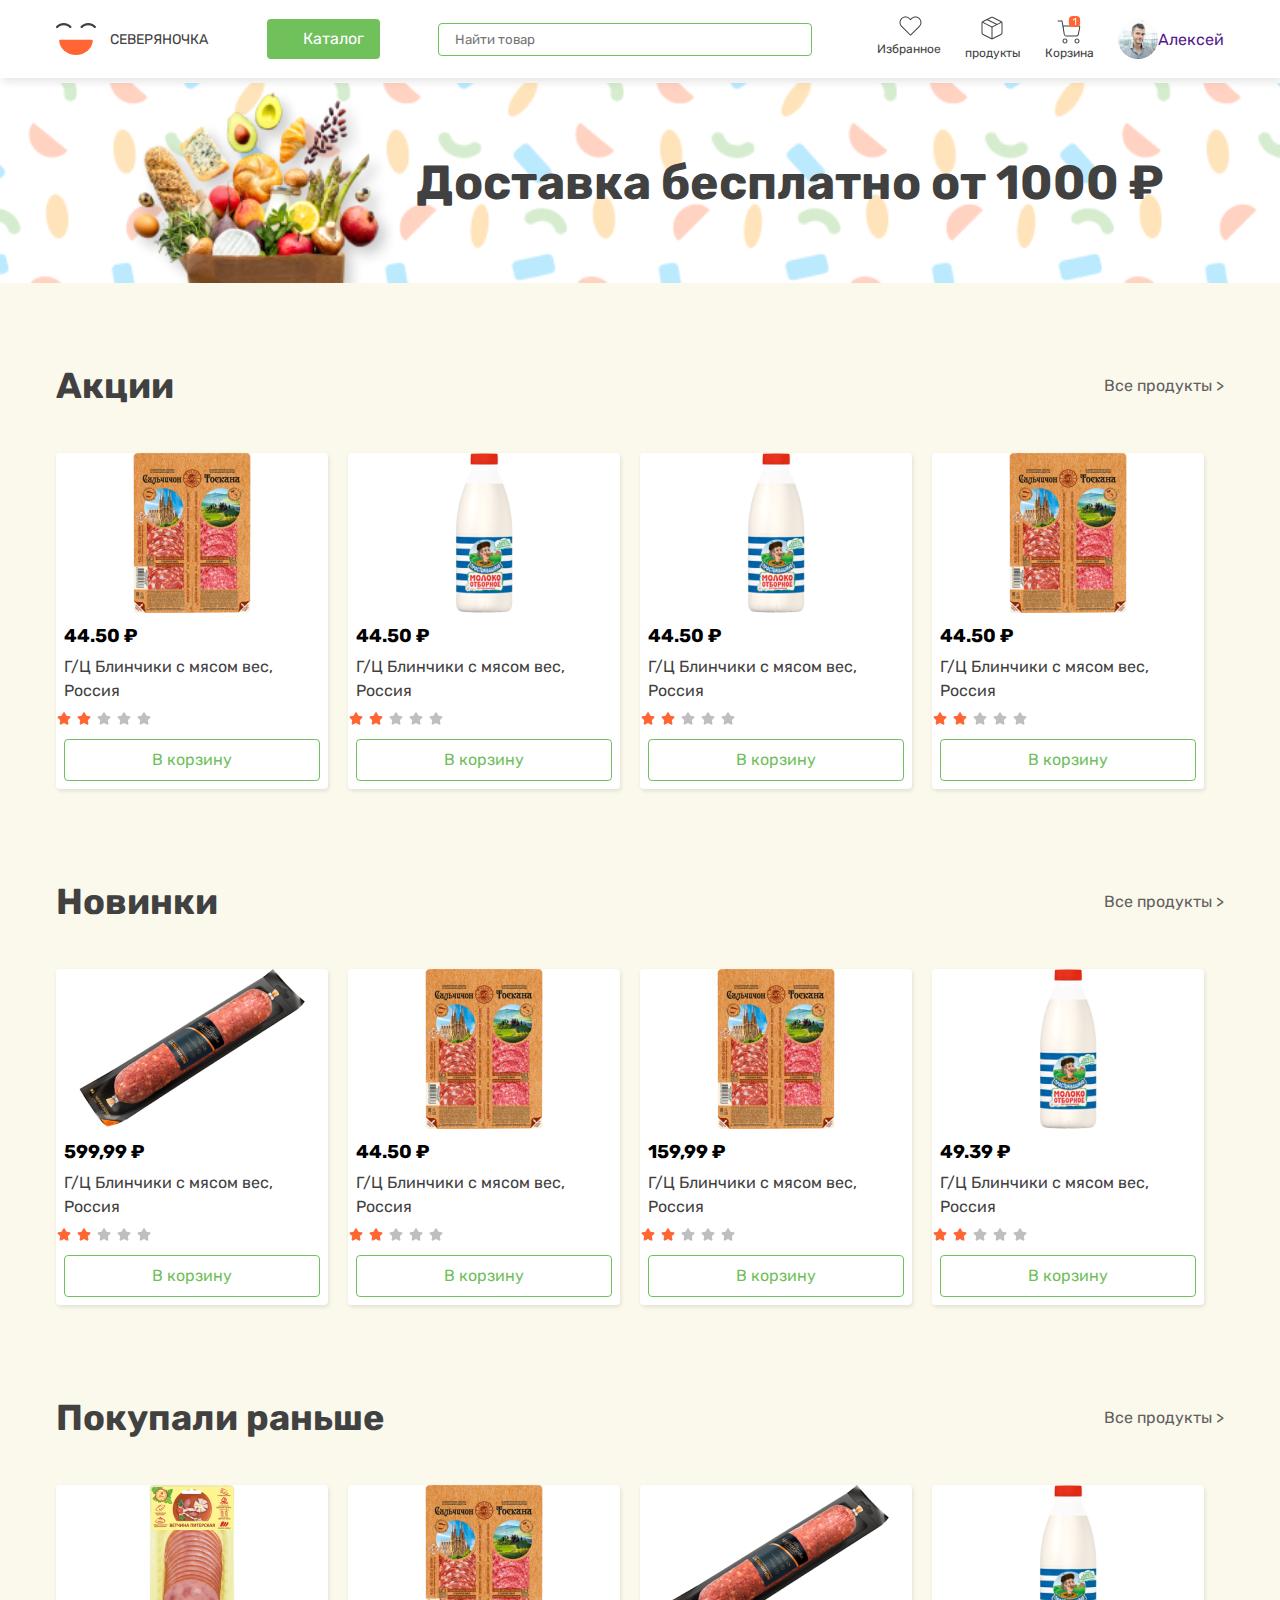
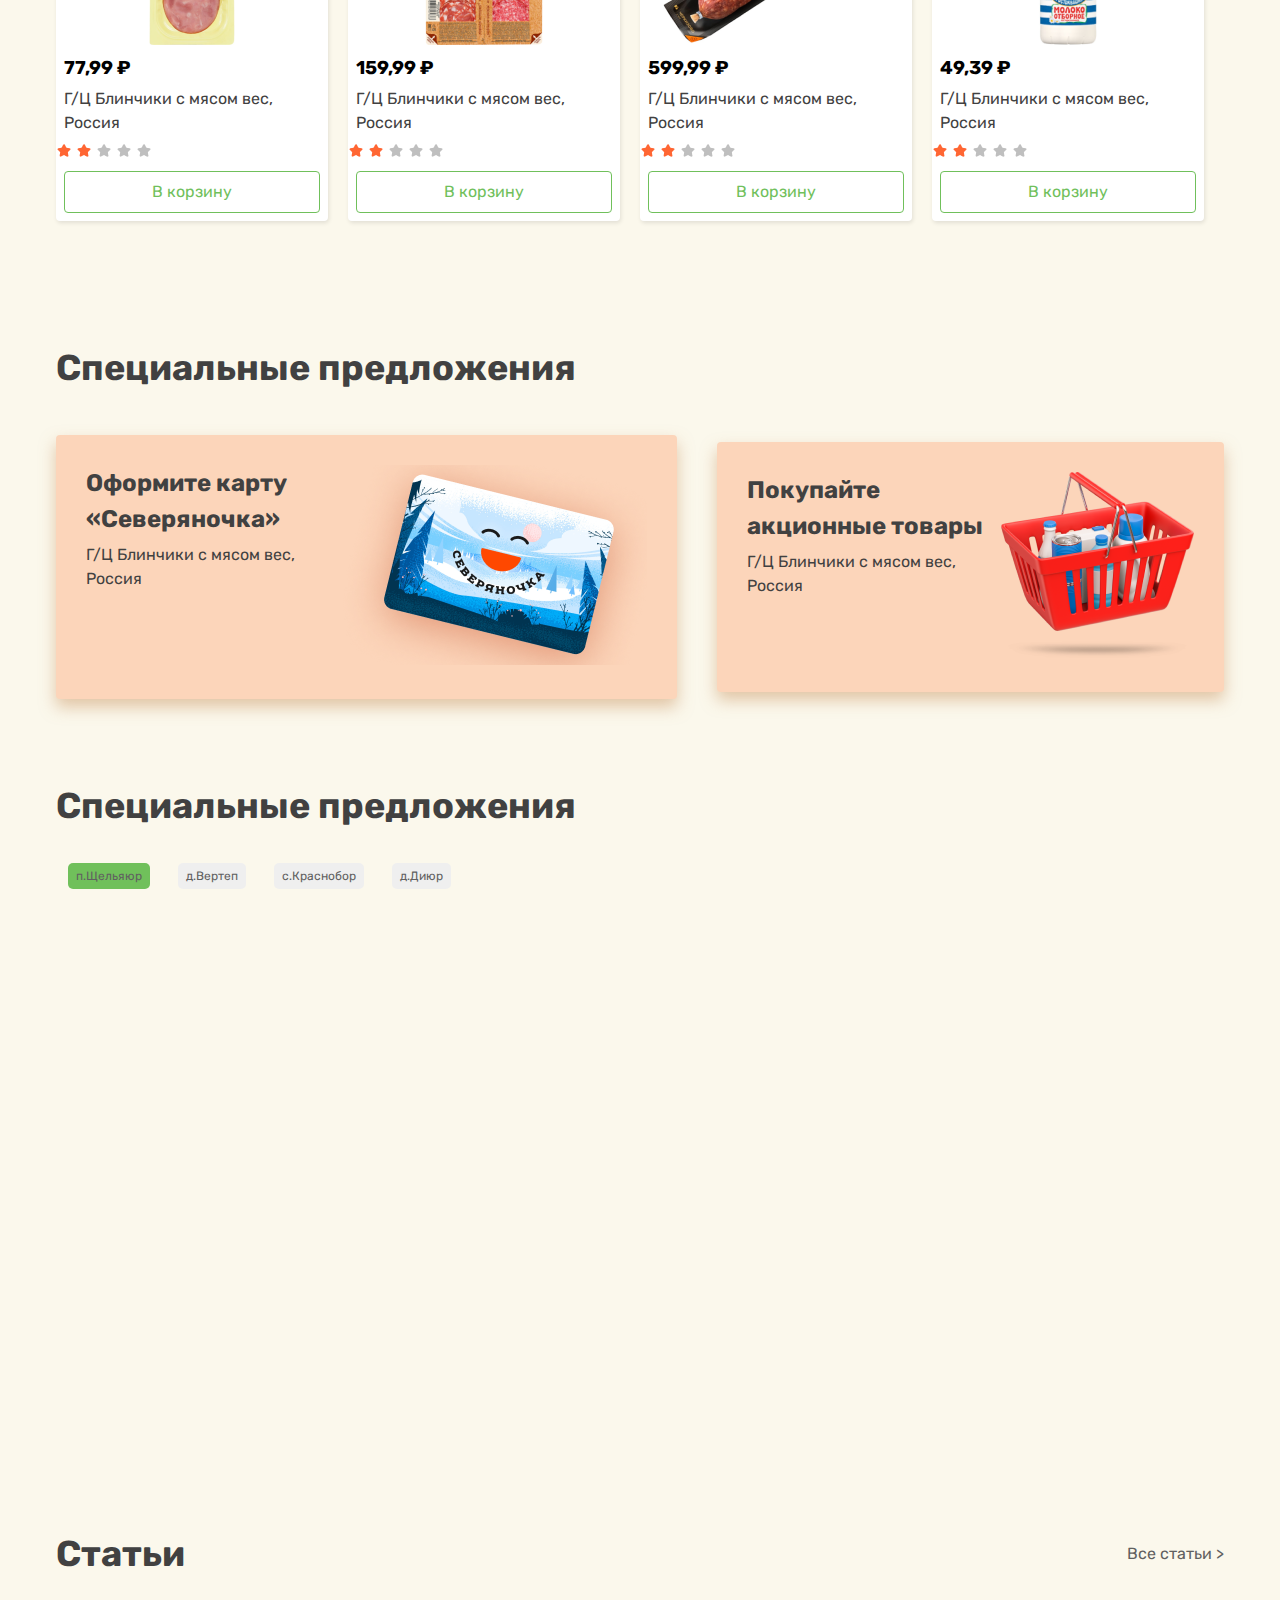
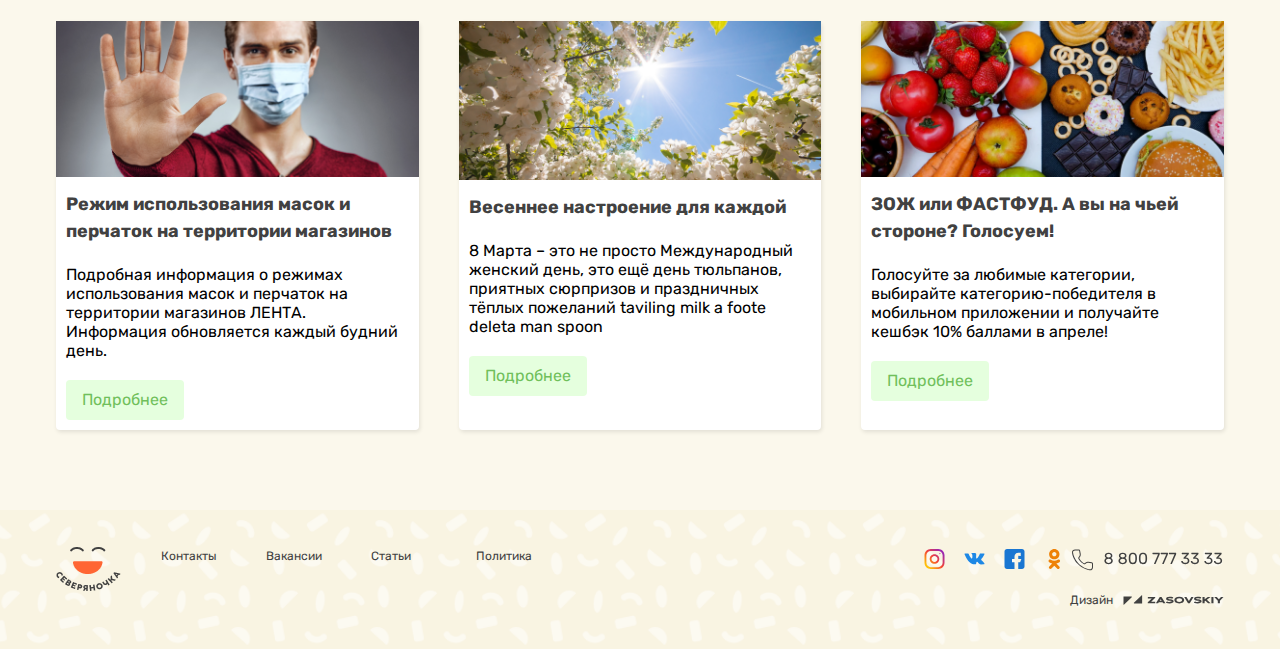
==== index.html @ 2631bc3a "first commit" ====
<!DOCTYPE html>
<html lang="en">
  <head>
    <meta charset="UTF-8" />
    <meta http-equiv="X-UA-Compatible" content="IE=edge" />
    <meta name="viewport" content="width=device-width, initial-scale=1.0" />
    <title>HOMEWORK 13</title>
    <link
      rel="stylesheet"
      href="https://unicons.iconscout.com/release/v4.0.0/css/line.css"
    />
    <link rel="stylesheet" href="./css/compressed/home.min.css" />
  </head>
  <body>
    <header>
      <div class="container">
        <nav>
          <div class="right">
            <img src="./images/logo.svg" alt="logo" />
             <a href="./index.html">СЕВЕРЯНОЧКА</a>
          </div>
          <div class="buttton">
            <div class="toggl">
              <button id="toggle"><i class="uil uil-bars"></i></button>
              <div class="dropdown">
                <div class="container drob1">
                  <ul class="dr1">
                    <li><a href="#">Молоко, сыр, яйцо</a></li>
                    <li><a href="#">Хлеб</a></li>
                    <li><a href="#">Фрукты и овощи</a></li>
                    <li><a href="#">Замороженные продукты</a></li>
                  </ul>
                  <ul class="dr2">
                    <li><a href="#">Напитки</a></li>
                    <li><a href="#">Кондитерские изделия</a></li>
                    <li><a href="#">Чай, кофе</a></li>
                  </ul>
                  <ul class="dr3">
                    <li><a href="#">Бакалея</a></li>
                    <li><a href="#">Здоровое питание</a></li>
                    <li><a href="#">Зоотовары</a></li>
                  </ul>
                  <ul class="dr4">
                    <li><a href="#">Непродовольственные товары</a></li>
                    <li><a href="#">Детское питание</a></li>
                    <li><a href="#">Мясо, птица, колбаса</a></li>
                  </ul>
                </div>
              </div>
            </div>
            <a class="a1" href="#">Каталог</a>
          </div>
          <div class="input">
            <form action="#">
              <div class="input1">
                <input type="text" placeholder="Найти товар" required />
              </div>
            </form>
          </div>
          <div class="like">
            <div class="like1">
              <img src="./images/like.svg" alt="like" />
              <a href="#">Избранное</a>
            </div>
            <div class="like2">
              <img src="./images/kub.svg" alt="kub" />
              <a href="./product.html">продукты</a>
            </div>
            <div class="like3">
              <img src="./images/karzinka.svg" alt="kub" />
              <a href="">Корзина</a>
            </div>
            <div class="like4">
              <img src="./images/person.svg" alt="kub" />
              <a href="">Алексей</a>
              <i class="uil uil-angle-down"></i>
            </div>
          </div>
        </nav>
      </div>
    </header>
    <main>
      <!-- home start -->
      <section id="home">
        <div class="container">
          <div class="home-row">
            <img src="./images/flovers.png" alt="flovers" />
            <h1>Доставка бесплатно от 1000 ₽</h1>
          </div>
        </div>
      </section>

      <section id="about">
        <div class="container"></div>
      </section>



      <section id="hero">
        <div class="container">
          <div class="hero-row">
            <div class="hero-top">
            
            </div>
          </div>
        </div>
      </section>

      <section id="map">
        <div class="container">
        <div class="btn">
          <button class="active" id="btn-1">п.Щельяюр</button>
          <button id="btn-2">д.Вертеп</button>
          <button id="btn-3">с.Краснобор</button>
          <button id="btn-4">д.Диюр</button>
        </div>
        <div class="iframe-box">
          <iframe
            src="https://www.google.com/maps/embed?pb=!1m18!1m12!1m3!1d2998.0730688873477!2d69.2016239154871!3d41.28551417927372!2m3!1f0!2f0!3f0!3m2!1i1024!2i768!4f13.1!3m3!1m2!1s0x38ae8ba578f4f58d%3A0xd7a2ecf23413b7a0!2sNajot%20Ta&#39;lim%20Chilonzor%20Filial!5e0!3m2!1sen!2s!4v1679488577562!5m2!1sen!2s"
            width="100%"
            height="450"
            style="border: 0"
            allowfullscreen=""
            loading="lazy"
            referrerpolicy="no-referrer-when-downgrade"
          ></iframe>
        </div>
      </section>

      <section id="status">
        <div class="container">
            <div class="map-top">
              <h1>Статьи</h1>
              <a href="#">Все статьи ></a>
            </div>

            
        </div>

        <div class="status-end">

        </div>

      </section>
    </main>
    <footer>
      <div class="container">
        <div class="footer-row">
          <div class="left">
            <img src="./images/footer-logo.png" alt="logo">
            <p>Контакты</p>
            <p>Вакансии</p>
            <p>Статьи</p>
            <p>Политика  </p>
          </div>
          <div class="right">
            <img src="./images/facebook.svg" alt="instagram">
            <img src="./images/tel.svg" alt="">
          </div>
        </div>
        <div class="footer-end">
          <p>Дизайн</p>
          <img src="./images/zzz.svg" alt="zz">
        </div>
      </div>
    </footer>

    <script src="./js/product.js"></script>
    <script src="./js/main.js"></script>
  </body>
</html>
---- css/compressed/home.min.css ----
@import"https://fonts.googleapis.com/css2?family=Rubik&display=swap";*{margin:0;padding:0;transition:all .4s ease;scroll-behavior:smooth;font-family:"Rubik",sans-serif;outline:none}.container{max-width:1208px;margin:0 auto;padding:0 20px}a{text-decoration:none;cursor:pointer}ul{list-style-type:none}html{scroll-behavior:smooth}button{cursor:pointer}input:focus{outline:none}*,*::before,*::after{box-sizing:border-box}*:where(:not(html,iframe,canvas,svg,video,audio):not(svg *,symbol *)){display:revert}header{background:#fff;box-shadow:2px 4px 8px rgba(0,0,0,.1)}header nav{padding:16px 0;display:flex;justify-content:space-between;align-items:center}header nav .right img{max-width:40px}header nav .dropdown{display:none;top:80px;left:0;width:100%;position:absolute;background:#fff;box-shadow:0px 8px 16px rgba(0,0,0,.15)}header nav .dropdown .drob1{display:flex;justify-content:space-between}header nav .dropdown .drob1 ul{padding-bottom:10px}header nav .dropdown .drob1 li{padding-top:16px}header nav .dropdown .drob1 li a{padding-top:24px;font-style:normal;font-weight:700;font-size:16px;line-height:150%;color:#414141;transition:.5s}header nav .dropdown .drob1 li a:hover{color:#f63}header nav .buttton{display:flex;align-items:center;gap:20px;background:#70c05b;border-radius:4px;padding:8px 16px}header nav .buttton .a1{font-style:normal;font-weight:400;font-size:16px;line-height:150%;color:#fff}header nav .toggl button{border:none;background-color:rgba(0,0,0,0)}header nav .toggl i{color:#fff;font-size:25px;width:88px}header nav .like{display:flex;gap:24px}header nav .like2 img{margin-left:15px}header nav .like1 img{margin-left:22px}header nav .like1 a{display:block;font-style:normal;font-weight:400;font-size:12px;line-height:150%;display:flex;align-items:center;text-align:center;color:#414141}header nav .like3{display:flex;align-items:center;flex-direction:column;justify-content:center}header nav .like3 a{display:block;font-style:normal;font-weight:400;font-size:12px;line-height:150%;display:flex;align-items:center;text-align:center;color:#414141}header nav .like3 img{justify-content:center;align-items:center}header nav .like2 a{display:block;font-style:normal;font-weight:400;font-size:12px;line-height:150%;display:flex;align-items:center;text-align:center;color:#414141}header nav .like4{display:flex;align-items:center}header nav .input .input1{max-width:100%;width:380px}header nav .input .input1 input{max-width:100%;width:374px;padding:8px 16px;border:1px solid #70c05b;border-radius:4px}header nav .right{display:flex;align-items:center;gap:14px}header nav .right a{color:#414141;font-style:normal;font-weight:400;font-size:14px;line-height:150%}.d-blok{display:block !important}#home{margin-top:5px;background-image:url(../../images/home.png);background-repeat:no-repeat;background-position:center;background-size:cover}#home .home-row{height:100%;display:flex;align-items:center;justify-content:center}#home .home-row h1{font-style:normal;font-weight:700;font-size:48px;line-height:150%;color:#414141;max-width:751px}#home .home-row img{width:100%;width:300px;height:200px}#about{background:#fbf8ec;padding-bottom:30px}#about .content{display:flex;padding-top:76px;padding-bottom:40px;justify-content:space-between;align-items:center}#about .content h1{font-style:normal;font-weight:700;font-size:36px;line-height:150%;color:#414141}#about .content a{font-style:normal;font-weight:400;font-size:16px;line-height:150%;color:#606060}#about .popular-card1{display:grid;grid-template-columns:repeat(4, 1fr)}#about .popular-card1 .popular-card{background:#fff;box-shadow:1px 2px 4px rgba(0,0,0,.1);border-radius:4px;max-width:272px;margin-bottom:10px}#about .popular-card1 .popular-card-footer{margin:8px;display:flex;justify-content:space-between}#about .popular-card1 .popular-card-footer1 p{font-style:normal;font-weight:400;font-size:16px;line-height:150%;max-width:256px;color:#414141;margin:8px}#about .popular-card1 .btn{display:flex;justify-content:center;width:256px;font-style:normal;font-weight:400;font-size:16px;line-height:150%;background-color:rgba(0,0,0,0);border:1px solid #70c05b;border-radius:4px;padding:8px;margin:8px;color:#70c05b;transition:.5s}#about .popular-card1 .btn:hover{background:#f63;border-radius:4px;color:#fff;border:1px solid #f63}#hero{background:#fbf8ec;padding-bottom:30px}#hero .hero-top h1{padding-top:80px;font-style:normal;font-weight:700;font-size:36px;line-height:150%;color:#414141}#hero .hero-top .popular-card1{margin-top:40px;display:flex;align-items:center;gap:40px}#hero .hero-top .popular-card1 .popular-card{display:flex;padding:30px;background:#fcd5ba;box-shadow:0px 8px 16px rgba(202,147,96,.5);border-radius:4px;transition:.5s;cursor:pointer}#hero .hero-top .popular-card1 .popular-card:hover{background:#e5ffde;border-radius:4px}#hero .hero-top .popular-card1 .popular-card h3{font-style:normal;font-weight:700;font-size:24px;line-height:150%;max-width:258px;color:#414141}#hero .hero-top .popular-card1 .popular-card p{font-style:normal;font-weight:400;font-size:16px;line-height:150%;margin-top:6px;color:#414141}#map{background:#fbf8ec;padding-bottom:30px}#map .btn{margin-bottom:24px}#map .btn button{font-style:normal;font-weight:400;font-size:12px;line-height:150%;padding:4px 8px;color:#606060;border:none;margin:0px 12px;border-radius:5px;margin-bottom:10px}#map .active{font-style:normal;font-weight:400;font-size:12px;line-height:150%;color:#fff;background-color:#70c05b}#status{background:#fbf8ec;padding-bottom:80px;padding-top:120px}#status .popular-card1{display:grid;grid-template-columns:1fr 1fr 1fr;margin-top:40px;gap:40px}#status .popular-card1 .popular-card{background:#fff;box-shadow:1px 2px 4px rgba(0,0,0,.1);border-radius:4px}#status .popular-card1 .popular-card .btn{margin:10px;font-style:normal;font-weight:400;font-size:16px;line-height:150%;padding:8px 16px;background:#e5ffde;border-radius:4px;color:#70c05b;border:none;transition:.5s}#status .popular-card1 .popular-card .btn:hover{background:#70c05b;border-radius:4px;color:#fff}#status .popular-card1 .popular-card-body img{width:100%}#status .popular-card1 .popular-card-footer{padding:10px}#status .popular-card1 .popular-card-footer h3{font-style:normal;font-weight:700;font-size:18px;line-height:150%;max-width:350px;color:#414141}#status .popular-card1 .popular-card-footer1{padding:10px}#status .popular-card1 .popular-card-footer1 p{margin-top:10px;font-style:normal;font-weight:400;font-size:16px;line-height:150%;max-width:356px;color:#414141}#status .map-top{display:flex;justify-content:space-between;align-items:center}#status .map-top h1{font-family:"Rubik";font-style:normal;font-weight:700;font-size:36px;line-height:150%;color:#414141}#status .map-top a{font-style:normal;font-weight:400;font-size:16px;line-height:150%;color:#606060}footer{background-image:url(../../images/footer.png);background-color:#f9f4e2;background-position:center;background-repeat:no-repeat;background-size:cover;padding-bottom:40px;padding-top:37px}footer .footer-end{display:flex;gap:10px;justify-content:flex-end}footer .footer-end p{font-style:normal;font-weight:400;font-size:12px;line-height:150%;color:#414141}footer .footer-row{display:flex;justify-content:space-between;gap:175px}footer .footer-row .left{display:grid;grid-template-columns:repeat(5, 1fr);gap:40px}footer .footer-row .left p{font-style:normal;font-weight:400;font-size:12px;line-height:150%;color:#414141}@media(max-width: 1200px){.popular-card1{grid-template-columns:repeat(3, 1fr) !important;text-align:center !important}}@media(max-width: 1105px){.buttton{display:none !important}.like{position:fixed !important;display:flex;justify-content:space-between;bottom:0;left:-1px;padding:5px;background-color:#fff;width:100%}.input1{width:100% !important}.input1 input{width:100% !important}.home-row h1{font-size:36px !important}}@media(max-width: 1000px){.hero-top .popular-card1{flex-direction:column}.footer-row{gap:20px !important;flex-direction:column}}@media(max-width: 860px){.left{grid-template-columns:repeat(3, 1fr) !important}.popular-card1{grid-template-columns:repeat(2, 1fr) !important}.popular-card{max-width:330px;flex-direction:column}.popular-card img{width:100%}}@media(max-width: 590px){.popular-card1{grid-template-columns:repeat(1, 1fr) !important;margin:0 auto}.left{grid-template-columns:repeat(2, 1fr) !important}.like4{display:none !important}}@media(max-width: 500px){.home-row{flex-direction:column}.home-row h1{font-size:24px !important}.right img{margin-right:10px}.right p{display:none !important}.left{grid-template-columns:repeat(1, 1fr) !important}}
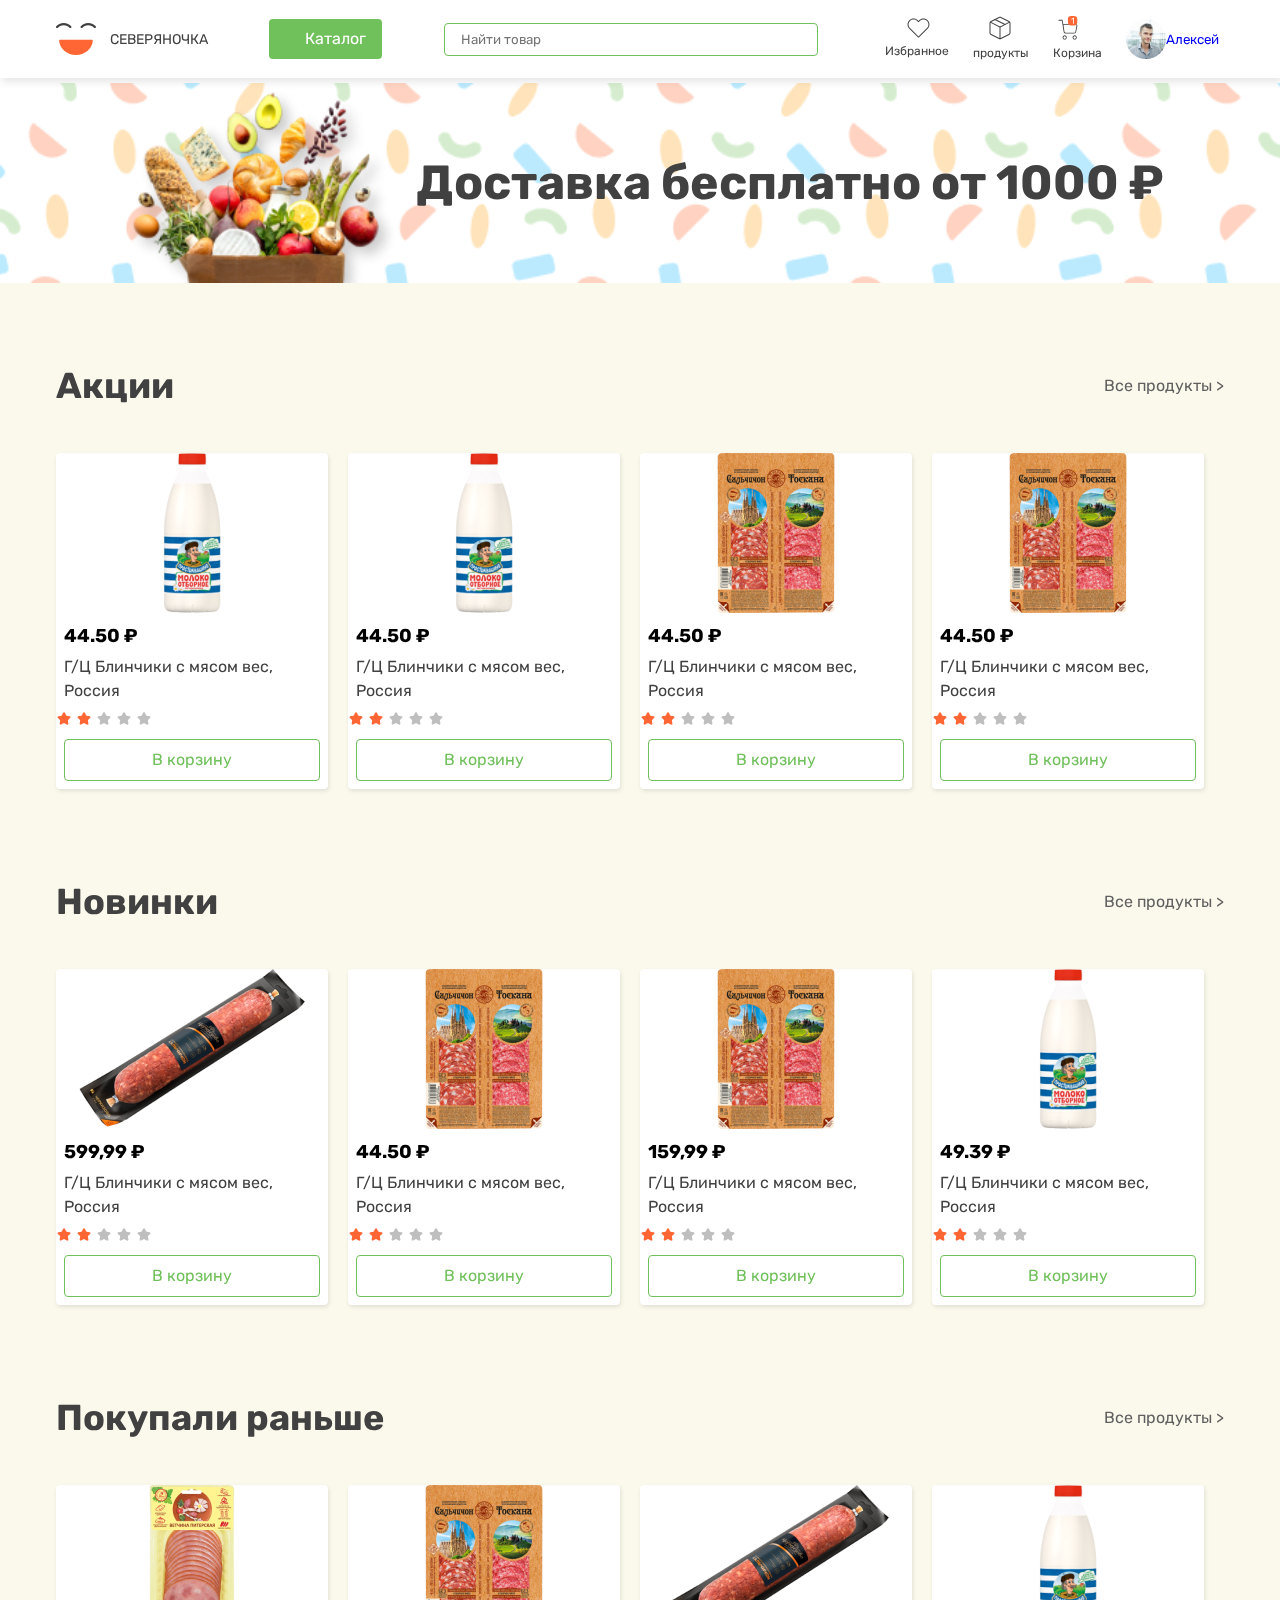
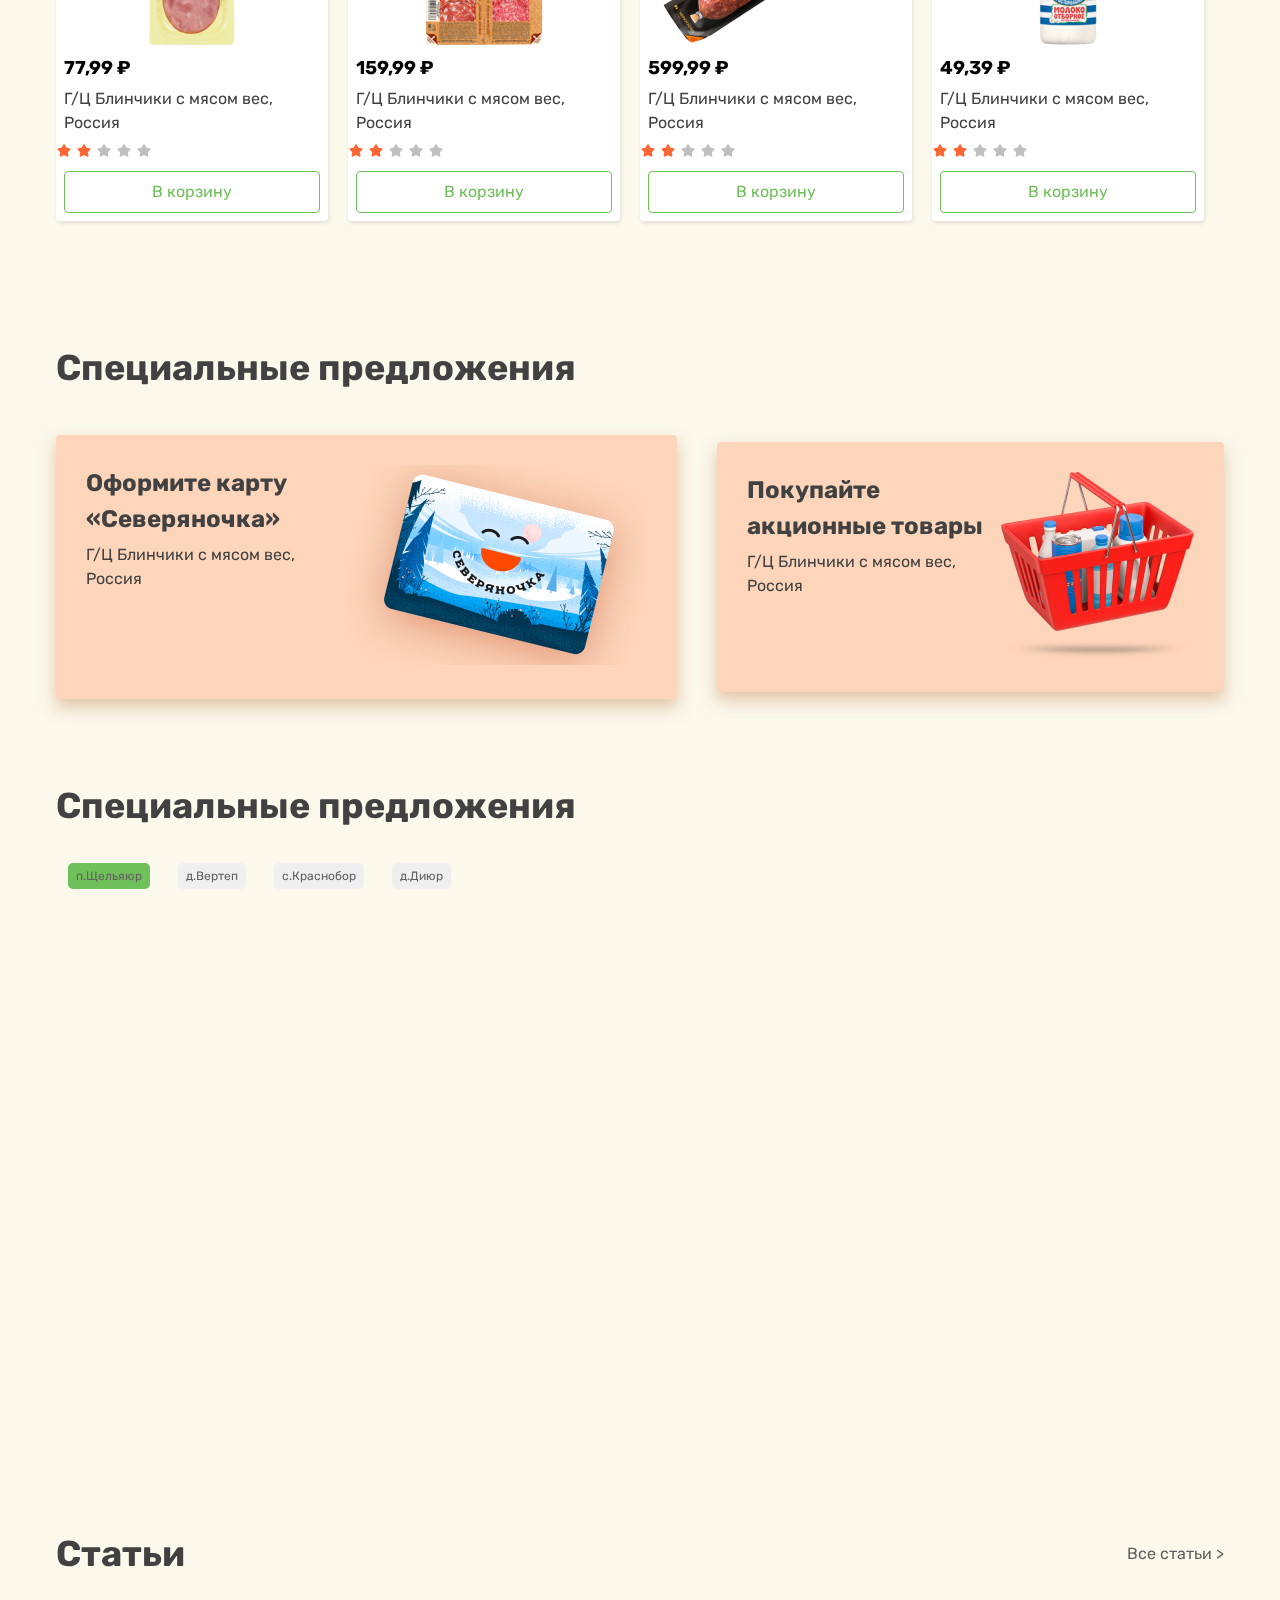
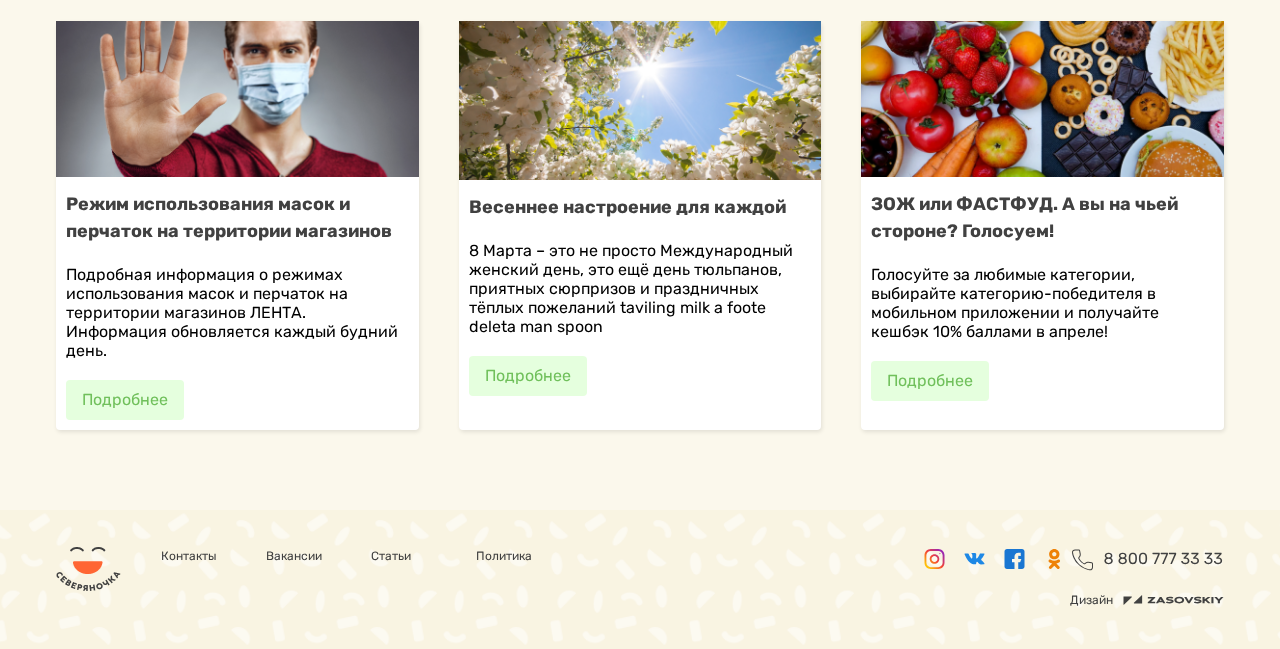
==== commit ce2a30dd: "jj" ====
--- a/index.html
+++ b/index.html
@@ -59,21 +59,54 @@
           </div>
           <div class="like">
             <div class="like1">
-              <img src="./images/like.svg" alt="like" />
-              <a href="#">Избранное</a>
+              <a href="./catigori.html">
+                <img src="./images/like.svg" alt="like" />
+                <p>Избранное</p>
+              </a>
+          
             </div>
             <div class="like2">
-              <img src="./images/kub.svg" alt="kub" />
-              <a href="./product.html">продукты</a>
+              <a href="./product.html">
+                <img src="./images/kub.svg" alt="kub" />
+                <p>продукты</p>
+              </a>
+           
             </div>
             <div class="like3">
+              <a href="./Tovar.html">
               <img src="./images/karzinka.svg" alt="kub" />
-              <a href="">Корзина</a>
+              <p>Корзина</p>
+            </a>
             </div>
             <div class="like4">
+             <button class="btn1 open-modal">
               <img src="./images/person.svg" alt="kub" />
-              <a href="">Алексей</a>
+              <a href="#">Алексей</a>
               <i class="uil uil-angle-down"></i>
+             </button>
+
+             <div class="modal">
+              <div class="modal-content">
+                <h1>Вход</h1>
+                <form >
+                  <label for="telfone">Телефон</label>
+                  <input type="tel" id="telfone" required placeholder="+7 912">
+                  <button type="submit" class="close"> Вход</button>
+                  <div class="left-right">
+                   <button class="link"> <a href="#">Регистрация</a></button>
+                    <button class="link"> <a href="#">Забыли пароль?</a></button>
+                  </div>
+                </form>
+                <button class="close-modal">
+                  <i class="uil uil-times"></i>
+                </button>
+              </div>
+            </div>
+
+
+
+
+
             </div>
           </div>
         </nav>
@@ -91,7 +124,9 @@
       </section>
 
       <section id="about">
-        <div class="container"></div>
+        <div class="container">
+         
+        </div>
       </section>
 
 
@@ -99,9 +134,12 @@
       <section id="hero">
         <div class="container">
           <div class="hero-row">
-            <div class="hero-top">
+
+              <div class="hero-top">
             
-            </div>
+              </div>
+
+          
           </div>
         </div>
       </section>
--- a/css/compressed/home.min.css
+++ b/css/compressed/home.min.css
@@ -1 +1 @@
-@import"https://fonts.googleapis.com/css2?family=Rubik&display=swap";*{margin:0;padding:0;transition:all .4s ease;scroll-behavior:smooth;font-family:"Rubik",sans-serif;outline:none}.container{max-width:1208px;margin:0 auto;padding:0 20px}a{text-decoration:none;cursor:pointer}ul{list-style-type:none}html{scroll-behavior:smooth}button{cursor:pointer}input:focus{outline:none}*,*::before,*::after{box-sizing:border-box}*:where(:not(html,iframe,canvas,svg,video,audio):not(svg *,symbol *)){display:revert}header{background:#fff;box-shadow:2px 4px 8px rgba(0,0,0,.1)}header nav{padding:16px 0;display:flex;justify-content:space-between;align-items:center}header nav .right img{max-width:40px}header nav .dropdown{display:none;top:80px;left:0;width:100%;position:absolute;background:#fff;box-shadow:0px 8px 16px rgba(0,0,0,.15)}header nav .dropdown .drob1{display:flex;justify-content:space-between}header nav .dropdown .drob1 ul{padding-bottom:10px}header nav .dropdown .drob1 li{padding-top:16px}header nav .dropdown .drob1 li a{padding-top:24px;font-style:normal;font-weight:700;font-size:16px;line-height:150%;color:#414141;transition:.5s}header nav .dropdown .drob1 li a:hover{color:#f63}header nav .buttton{display:flex;align-items:center;gap:20px;background:#70c05b;border-radius:4px;padding:8px 16px}header nav .buttton .a1{font-style:normal;font-weight:400;font-size:16px;line-height:150%;color:#fff}header nav .toggl button{border:none;background-color:rgba(0,0,0,0)}header nav .toggl i{color:#fff;font-size:25px;width:88px}header nav .like{display:flex;gap:24px}header nav .like2 img{margin-left:15px}header nav .like1 img{margin-left:22px}header nav .like1 a{display:block;font-style:normal;font-weight:400;font-size:12px;line-height:150%;display:flex;align-items:center;text-align:center;color:#414141}header nav .like3{display:flex;align-items:center;flex-direction:column;justify-content:center}header nav .like3 a{display:block;font-style:normal;font-weight:400;font-size:12px;line-height:150%;display:flex;align-items:center;text-align:center;color:#414141}header nav .like3 img{justify-content:center;align-items:center}header nav .like2 a{display:block;font-style:normal;font-weight:400;font-size:12px;line-height:150%;display:flex;align-items:center;text-align:center;color:#414141}header nav .like4{display:flex;align-items:center}header nav .input .input1{max-width:100%;width:380px}header nav .input .input1 input{max-width:100%;width:374px;padding:8px 16px;border:1px solid #70c05b;border-radius:4px}header nav .right{display:flex;align-items:center;gap:14px}header nav .right a{color:#414141;font-style:normal;font-weight:400;font-size:14px;line-height:150%}.d-blok{display:block !important}#home{margin-top:5px;background-image:url(../../images/home.png);background-repeat:no-repeat;background-position:center;background-size:cover}#home .home-row{height:100%;display:flex;align-items:center;justify-content:center}#home .home-row h1{font-style:normal;font-weight:700;font-size:48px;line-height:150%;color:#414141;max-width:751px}#home .home-row img{width:100%;width:300px;height:200px}#about{background:#fbf8ec;padding-bottom:30px}#about .content{display:flex;padding-top:76px;padding-bottom:40px;justify-content:space-between;align-items:center}#about .content h1{font-style:normal;font-weight:700;font-size:36px;line-height:150%;color:#414141}#about .content a{font-style:normal;font-weight:400;font-size:16px;line-height:150%;color:#606060}#about .popular-card1{display:grid;grid-template-columns:repeat(4, 1fr)}#about .popular-card1 .popular-card{background:#fff;box-shadow:1px 2px 4px rgba(0,0,0,.1);border-radius:4px;max-width:272px;margin-bottom:10px}#about .popular-card1 .popular-card-footer{margin:8px;display:flex;justify-content:space-between}#about .popular-card1 .popular-card-footer1 p{font-style:normal;font-weight:400;font-size:16px;line-height:150%;max-width:256px;color:#414141;margin:8px}#about .popular-card1 .btn{display:flex;justify-content:center;width:256px;font-style:normal;font-weight:400;font-size:16px;line-height:150%;background-color:rgba(0,0,0,0);border:1px solid #70c05b;border-radius:4px;padding:8px;margin:8px;color:#70c05b;transition:.5s}#about .popular-card1 .btn:hover{background:#f63;border-radius:4px;color:#fff;border:1px solid #f63}#hero{background:#fbf8ec;padding-bottom:30px}#hero .hero-top h1{padding-top:80px;font-style:normal;font-weight:700;font-size:36px;line-height:150%;color:#414141}#hero .hero-top .popular-card1{margin-top:40px;display:flex;align-items:center;gap:40px}#hero .hero-top .popular-card1 .popular-card{display:flex;padding:30px;background:#fcd5ba;box-shadow:0px 8px 16px rgba(202,147,96,.5);border-radius:4px;transition:.5s;cursor:pointer}#hero .hero-top .popular-card1 .popular-card:hover{background:#e5ffde;border-radius:4px}#hero .hero-top .popular-card1 .popular-card h3{font-style:normal;font-weight:700;font-size:24px;line-height:150%;max-width:258px;color:#414141}#hero .hero-top .popular-card1 .popular-card p{font-style:normal;font-weight:400;font-size:16px;line-height:150%;margin-top:6px;color:#414141}#map{background:#fbf8ec;padding-bottom:30px}#map .btn{margin-bottom:24px}#map .btn button{font-style:normal;font-weight:400;font-size:12px;line-height:150%;padding:4px 8px;color:#606060;border:none;margin:0px 12px;border-radius:5px;margin-bottom:10px}#map .active{font-style:normal;font-weight:400;font-size:12px;line-height:150%;color:#fff;background-color:#70c05b}#status{background:#fbf8ec;padding-bottom:80px;padding-top:120px}#status .popular-card1{display:grid;grid-template-columns:1fr 1fr 1fr;margin-top:40px;gap:40px}#status .popular-card1 .popular-card{background:#fff;box-shadow:1px 2px 4px rgba(0,0,0,.1);border-radius:4px}#status .popular-card1 .popular-card .btn{margin:10px;font-style:normal;font-weight:400;font-size:16px;line-height:150%;padding:8px 16px;background:#e5ffde;border-radius:4px;color:#70c05b;border:none;transition:.5s}#status .popular-card1 .popular-card .btn:hover{background:#70c05b;border-radius:4px;color:#fff}#status .popular-card1 .popular-card-body img{width:100%}#status .popular-card1 .popular-card-footer{padding:10px}#status .popular-card1 .popular-card-footer h3{font-style:normal;font-weight:700;font-size:18px;line-height:150%;max-width:350px;color:#414141}#status .popular-card1 .popular-card-footer1{padding:10px}#status .popular-card1 .popular-card-footer1 p{margin-top:10px;font-style:normal;font-weight:400;font-size:16px;line-height:150%;max-width:356px;color:#414141}#status .map-top{display:flex;justify-content:space-between;align-items:center}#status .map-top h1{font-family:"Rubik";font-style:normal;font-weight:700;font-size:36px;line-height:150%;color:#414141}#status .map-top a{font-style:normal;font-weight:400;font-size:16px;line-height:150%;color:#606060}footer{background-image:url(../../images/footer.png);background-color:#f9f4e2;background-position:center;background-repeat:no-repeat;background-size:cover;padding-bottom:40px;padding-top:37px}footer .footer-end{display:flex;gap:10px;justify-content:flex-end}footer .footer-end p{font-style:normal;font-weight:400;font-size:12px;line-height:150%;color:#414141}footer .footer-row{display:flex;justify-content:space-between;gap:175px}footer .footer-row .left{display:grid;grid-template-columns:repeat(5, 1fr);gap:40px}footer .footer-row .left p{font-style:normal;font-weight:400;font-size:12px;line-height:150%;color:#414141}@media(max-width: 1200px){.popular-card1{grid-template-columns:repeat(3, 1fr) !important;text-align:center !important}}@media(max-width: 1105px){.buttton{display:none !important}.like{position:fixed !important;display:flex;justify-content:space-between;bottom:0;left:-1px;padding:5px;background-color:#fff;width:100%}.input1{width:100% !important}.input1 input{width:100% !important}.home-row h1{font-size:36px !important}}@media(max-width: 1000px){.hero-top .popular-card1{flex-direction:column}.footer-row{gap:20px !important;flex-direction:column}}@media(max-width: 860px){.left{grid-template-columns:repeat(3, 1fr) !important}.popular-card1{grid-template-columns:repeat(2, 1fr) !important}.popular-card{max-width:330px;flex-direction:column}.popular-card img{width:100%}}@media(max-width: 590px){.popular-card1{grid-template-columns:repeat(1, 1fr) !important;margin:0 auto}.left{grid-template-columns:repeat(2, 1fr) !important}.like4{display:none !important}}@media(max-width: 500px){.home-row{flex-direction:column}.home-row h1{font-size:24px !important}.right img{margin-right:10px}.right p{display:none !important}.left{grid-template-columns:repeat(1, 1fr) !important}}+@import"https://fonts.googleapis.com/css2?family=Rubik&display=swap";*{margin:0;padding:0;transition:all .4s ease;scroll-behavior:smooth;font-family:"Rubik",sans-serif;outline:none}.container{max-width:1208px;margin:0 auto;padding:0 20px}a{text-decoration:none;cursor:pointer}ul{list-style-type:none}html{scroll-behavior:smooth}button{cursor:pointer}input:focus{outline:none}*,*::before,*::after{box-sizing:border-box}*:where(:not(html,iframe,canvas,svg,video,audio):not(svg *,symbol *)){display:revert}header{background:#fff;box-shadow:2px 4px 8px rgba(0,0,0,.1)}header nav{padding:16px 0;display:flex;justify-content:space-between;align-items:center}header nav .right img{max-width:40px}header nav .dropdown{display:none;top:80px;left:0;width:100%;position:absolute;background:#fff;box-shadow:0px 8px 16px rgba(0,0,0,.15)}header nav .dropdown .drob1{display:flex;justify-content:space-between}header nav .dropdown .drob1 ul{padding-bottom:10px}header nav .dropdown .drob1 li{padding-top:16px}header nav .dropdown .drob1 li a{padding-top:24px;font-style:normal;font-weight:700;font-size:16px;line-height:150%;color:#414141;transition:.5s}header nav .dropdown .drob1 li a:hover{color:#f63}header nav .buttton{display:flex;align-items:center;gap:20px;background:#70c05b;border-radius:4px;padding:8px 16px}header nav .buttton .a1{font-style:normal;font-weight:400;font-size:16px;line-height:150%;color:#fff}header nav .toggl button{border:none;background-color:rgba(0,0,0,0)}header nav .toggl i{color:#fff;font-size:25px;width:88px}header nav .like{display:flex;align-items:center;justify-content:center;gap:24px}header nav .like2 img{margin-left:15px}header nav .like1 img{margin-left:22px}header nav .like1 p{display:block;font-style:normal;font-weight:400;font-size:12px;line-height:150%;display:flex;align-items:center;text-align:center;color:#414141}header nav .like3{display:flex;align-items:center;flex-direction:column;justify-content:center}header nav .like3 p{display:block;font-style:normal;font-weight:400;font-size:12px;line-height:150%;display:flex;align-items:center;text-align:center;color:#414141}header nav .like3 img{max-width:20px;margin-left:5px}header nav .like2 p{display:block;font-style:normal;font-weight:400;font-size:12px;line-height:150%;display:flex;align-items:center;text-align:center;color:#414141}header nav .like4 .modal{position:fixed;top:0;bottom:0;left:0;right:0;background:rgba(252,213,186,.8);opacity:0;z-index:-1;transition:.5s}header nav .like4 .modal-show{z-index:9999;opacity:1}header nav .like4 .modal-content{position:absolute;top:-100%;left:0;right:0;margin:auto;padding:30px;max-width:500px;background-color:#fff;color:#000;transition:.5s;display:flex;align-items:center;justify-content:center;flex-direction:column}header nav .like4 .modal-content label{display:block;font-style:normal;font-weight:400;font-size:18px;line-height:150%;color:#8f8f8f}header nav .like4 .modal-content input{display:block;background:#fff;padding:12px;margin-bottom:32px;border:1px solid #70c05b;box-shadow:4px 8px 16px rgba(112,192,91,.2);border-radius:4px}header nav .like4 .modal-content .close{border:1px solid #fcd5ba;padding:16px;text-align:center;width:260px;color:#f63;background:#fcd5ba;border-radius:4px;margin-bottom:36px}header nav .like4 .modal-content .left-right{display:flex;gap:20px}header nav .like4 .modal-content .left-right .link{background:#fff;border:1px solid #70c05b;padding:12px;width:120px;border-radius:4px;font-style:normal;font-weight:400;font-size:12px;line-height:150%;transition:.5s;color:#606060}header nav .like4 .modal-content .left-right .link:hover{box-shadow:8px 16px 32px rgba(255,102,51,.2);color:#70c05b}header nav .like4 .modal-content h1{font-style:normal;font-weight:700;font-size:24px;line-height:150%;padding-bottom:32px;color:#414141;margin-top:60px}header nav .like4 .close-modal{position:absolute;top:-15px;right:5px;margin-top:20px}header nav .like4 .close-modal i{color:#414141;font-size:18px}header nav .like4 .modal-content-show{top:200px}header nav .like4 .btn1{display:flex;align-items:center;background:rgba(0,0,0,0);border:none}header nav .like4 .btn1 i{margin-left:5px}header nav .input .input1{max-width:100%;width:380px}header nav .input .input1 input{max-width:100%;width:374px;padding:8px 16px;border:1px solid #70c05b;border-radius:4px}header nav .right{display:flex;align-items:center;gap:14px}header nav .right a{color:#414141;font-style:normal;font-weight:400;font-size:14px;line-height:150%}.d-blok{display:block !important}#home{margin-top:5px;background-image:url(../../images/home.png);background-repeat:no-repeat;background-position:center;background-size:cover}#home .home-row{height:100%;display:flex;align-items:center;justify-content:center}#home .home-row h1{font-style:normal;font-weight:700;font-size:48px;line-height:150%;color:#414141;max-width:751px}#home .home-row img{width:100%;width:300px;height:200px}#about{background:#fbf8ec;padding-bottom:30px}#about .content{display:flex;padding-top:76px;padding-bottom:40px;justify-content:space-between;align-items:center}#about .content h1{font-style:normal;font-weight:700;font-size:36px;line-height:150%;color:#414141}#about .content a{font-style:normal;font-weight:400;font-size:16px;line-height:150%;color:#606060}#about .popular-card1{display:grid;grid-template-columns:repeat(4, 1fr)}#about .popular-card1 .popular-card{background:#fff;box-shadow:1px 2px 4px rgba(0,0,0,.1);border-radius:4px;max-width:272px;margin-bottom:10px}#about .popular-card1 .popular-card-footer{margin:8px;display:flex;justify-content:space-between}#about .popular-card1 .popular-card-footer1 p{font-style:normal;font-weight:400;font-size:16px;line-height:150%;max-width:256px;color:#414141;margin:8px}#about .popular-card1 .btn{display:flex;justify-content:center;width:256px;font-style:normal;font-weight:400;font-size:16px;line-height:150%;background-color:rgba(0,0,0,0);border:1px solid #70c05b;border-radius:4px;padding:8px;margin:8px;color:#70c05b;transition:.5s}#about .popular-card1 .btn:hover{background:#f63;border-radius:4px;color:#fff;border:1px solid #f63}#hero{background:#fbf8ec;padding-bottom:30px}#hero .hero-top h1{padding-top:80px;font-style:normal;font-weight:700;font-size:36px;line-height:150%;color:#414141}#hero .hero-top .popular-card1{margin-top:40px;display:flex;align-items:center;gap:40px}#hero .hero-top .popular-card1 .popular-card{display:flex;padding:30px;background:#fcd5ba;box-shadow:0px 8px 16px rgba(202,147,96,.5);border-radius:4px;transition:.5s;cursor:pointer}#hero .hero-top .popular-card1 .popular-card:hover{background:#e5ffde;border-radius:4px}#hero .hero-top .popular-card1 .popular-card h3{font-style:normal;font-weight:700;font-size:24px;line-height:150%;max-width:258px;color:#414141}#hero .hero-top .popular-card1 .popular-card p{font-style:normal;font-weight:400;font-size:16px;line-height:150%;margin-top:6px;color:#414141}#map{background:#fbf8ec;padding-bottom:30px}#map .btn{margin-bottom:24px}#map .btn button{font-style:normal;font-weight:400;font-size:12px;line-height:150%;padding:4px 8px;color:#606060;border:none;margin:0px 12px;border-radius:5px;margin-bottom:10px}#map .active{font-style:normal;font-weight:400;font-size:12px;line-height:150%;color:#fff;background-color:#70c05b}#status{background:#fbf8ec;padding-bottom:80px;padding-top:120px}#status .popular-card1{display:grid;grid-template-columns:1fr 1fr 1fr;margin-top:40px;gap:40px}#status .popular-card1 .popular-card{background:#fff;box-shadow:1px 2px 4px rgba(0,0,0,.1);border-radius:4px}#status .popular-card1 .popular-card .btn{margin:10px;font-style:normal;font-weight:400;font-size:16px;line-height:150%;padding:8px 16px;background:#e5ffde;border-radius:4px;color:#70c05b;border:none;transition:.5s}#status .popular-card1 .popular-card .btn:hover{background:#70c05b;border-radius:4px;color:#fff}#status .popular-card1 .popular-card-body img{width:100%}#status .popular-card1 .popular-card-footer{padding:10px}#status .popular-card1 .popular-card-footer h3{font-style:normal;font-weight:700;font-size:18px;line-height:150%;max-width:350px;color:#414141}#status .popular-card1 .popular-card-footer1{padding:10px}#status .popular-card1 .popular-card-footer1 p{margin-top:10px;font-style:normal;font-weight:400;font-size:16px;line-height:150%;max-width:356px;color:#414141}#status .map-top{display:flex;justify-content:space-between;align-items:center}#status .map-top h1{font-family:"Rubik";font-style:normal;font-weight:700;font-size:36px;line-height:150%;color:#414141}#status .map-top a{font-style:normal;font-weight:400;font-size:16px;line-height:150%;color:#606060}footer{background-image:url(../../images/footer.png);background-color:#f9f4e2;background-position:center;background-repeat:no-repeat;background-size:cover;padding-bottom:40px;padding-top:37px}footer .footer-end{display:flex;gap:10px;justify-content:flex-end}footer .footer-end p{font-style:normal;font-weight:400;font-size:12px;line-height:150%;color:#414141}footer .footer-row{display:flex;justify-content:space-between;gap:175px}footer .footer-row .left{display:grid;grid-template-columns:repeat(5, 1fr);gap:40px}footer .footer-row .left p{font-style:normal;font-weight:400;font-size:12px;line-height:150%;color:#414141}@media(max-width: 1200px){.popular-card1{grid-template-columns:repeat(3, 1fr) !important;text-align:center !important}}@media(max-width: 1105px){.buttton{display:none !important}.input{width:100% !important}.like{position:fixed !important;display:flex;justify-content:space-between;bottom:0;left:-1px;padding:5px;background-color:#fff;width:100%}.input1{width:100% !important}.input1 input{margin-left:10px;width:100% !important;flex-grow:1 !important}.home-row h1{font-size:36px !important}}@media(max-width: 1000px){.hero-top .popular-card1{flex-direction:column}.footer-row{gap:20px !important;flex-direction:column}}@media(max-width: 860px){.left{grid-template-columns:repeat(3, 1fr) !important}.popular-card1{grid-template-columns:repeat(2, 1fr) !important}.popular-card{max-width:330px;flex-direction:column}.popular-card img{width:100%}}@media(max-width: 590px){.popular-card1{grid-template-columns:repeat(1, 1fr) !important;margin:0 auto}.left{grid-template-columns:repeat(2, 1fr) !important}.like4{display:none !important}}@media(max-width: 500px){.home-row{flex-direction:column}.home-row h1{font-size:24px !important}.right img{margin-right:10px}.right p{display:none !important}.left{grid-template-columns:repeat(1, 1fr) !important}}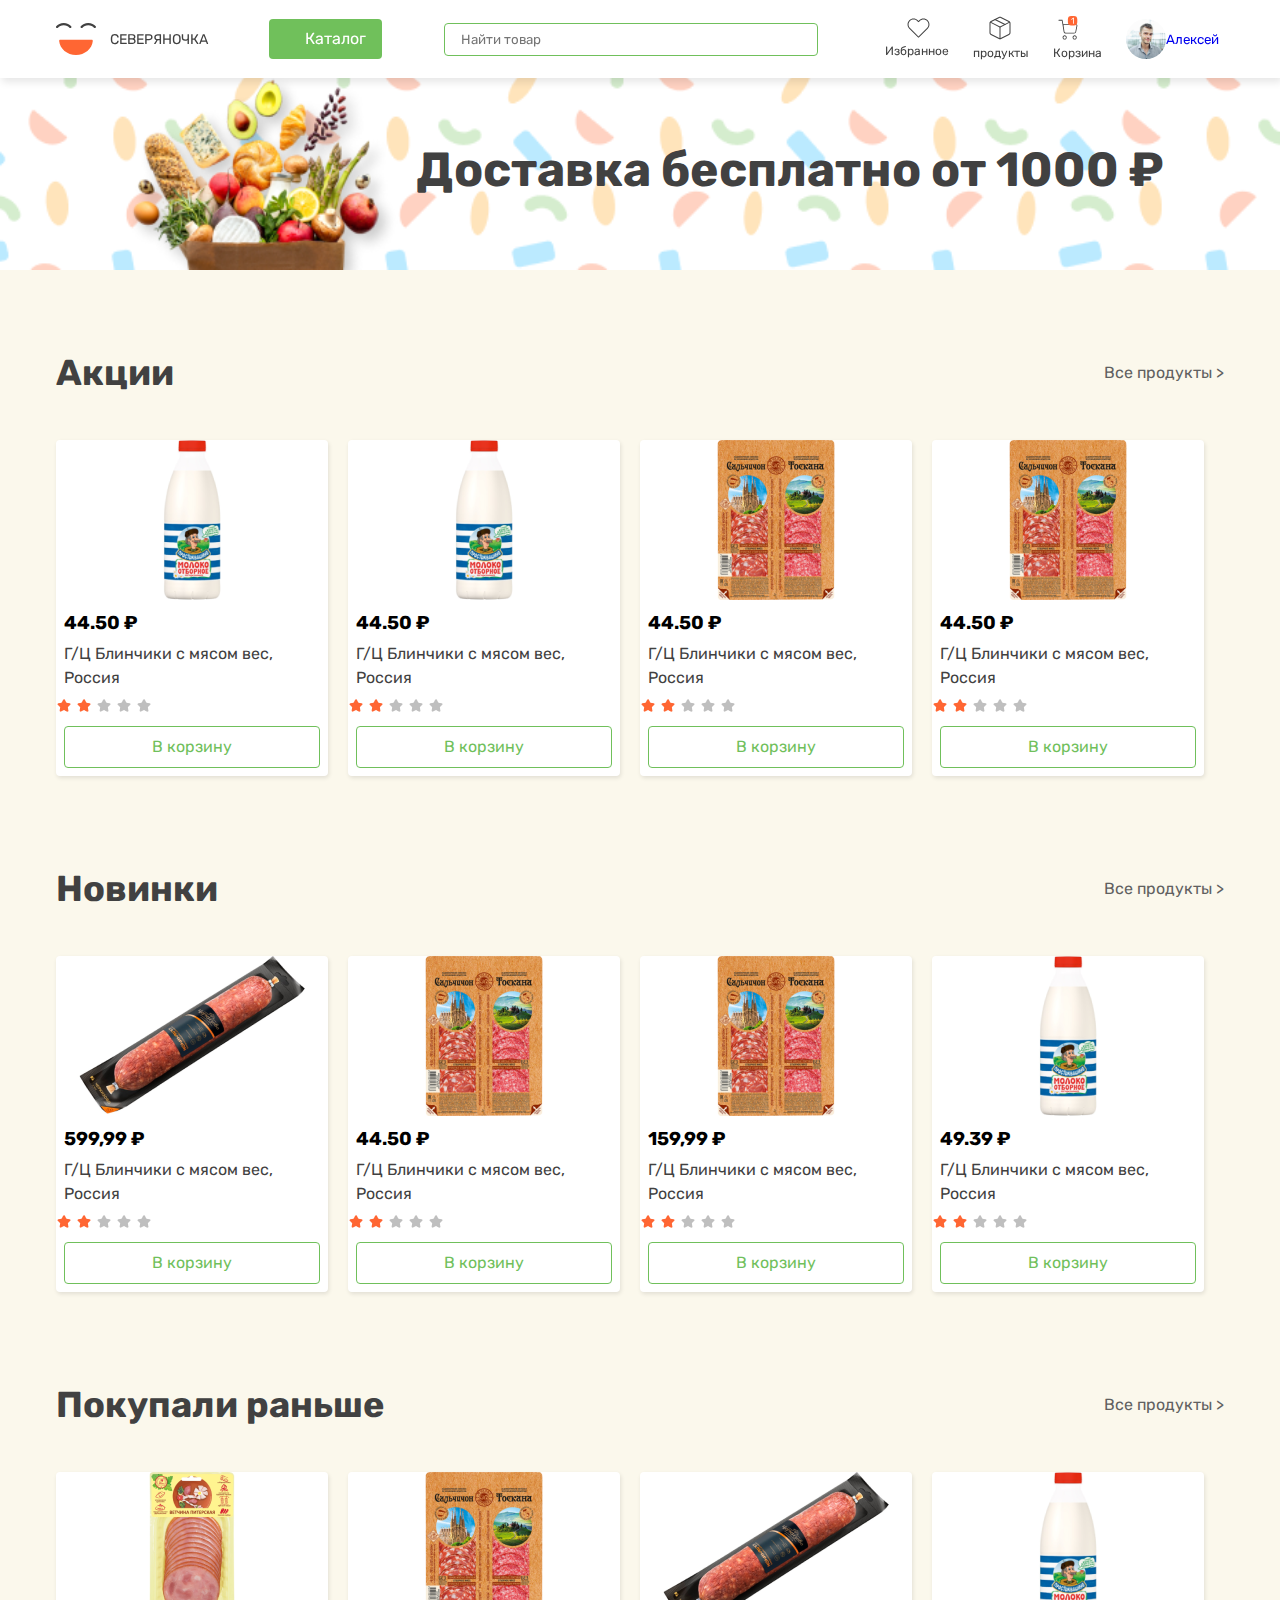
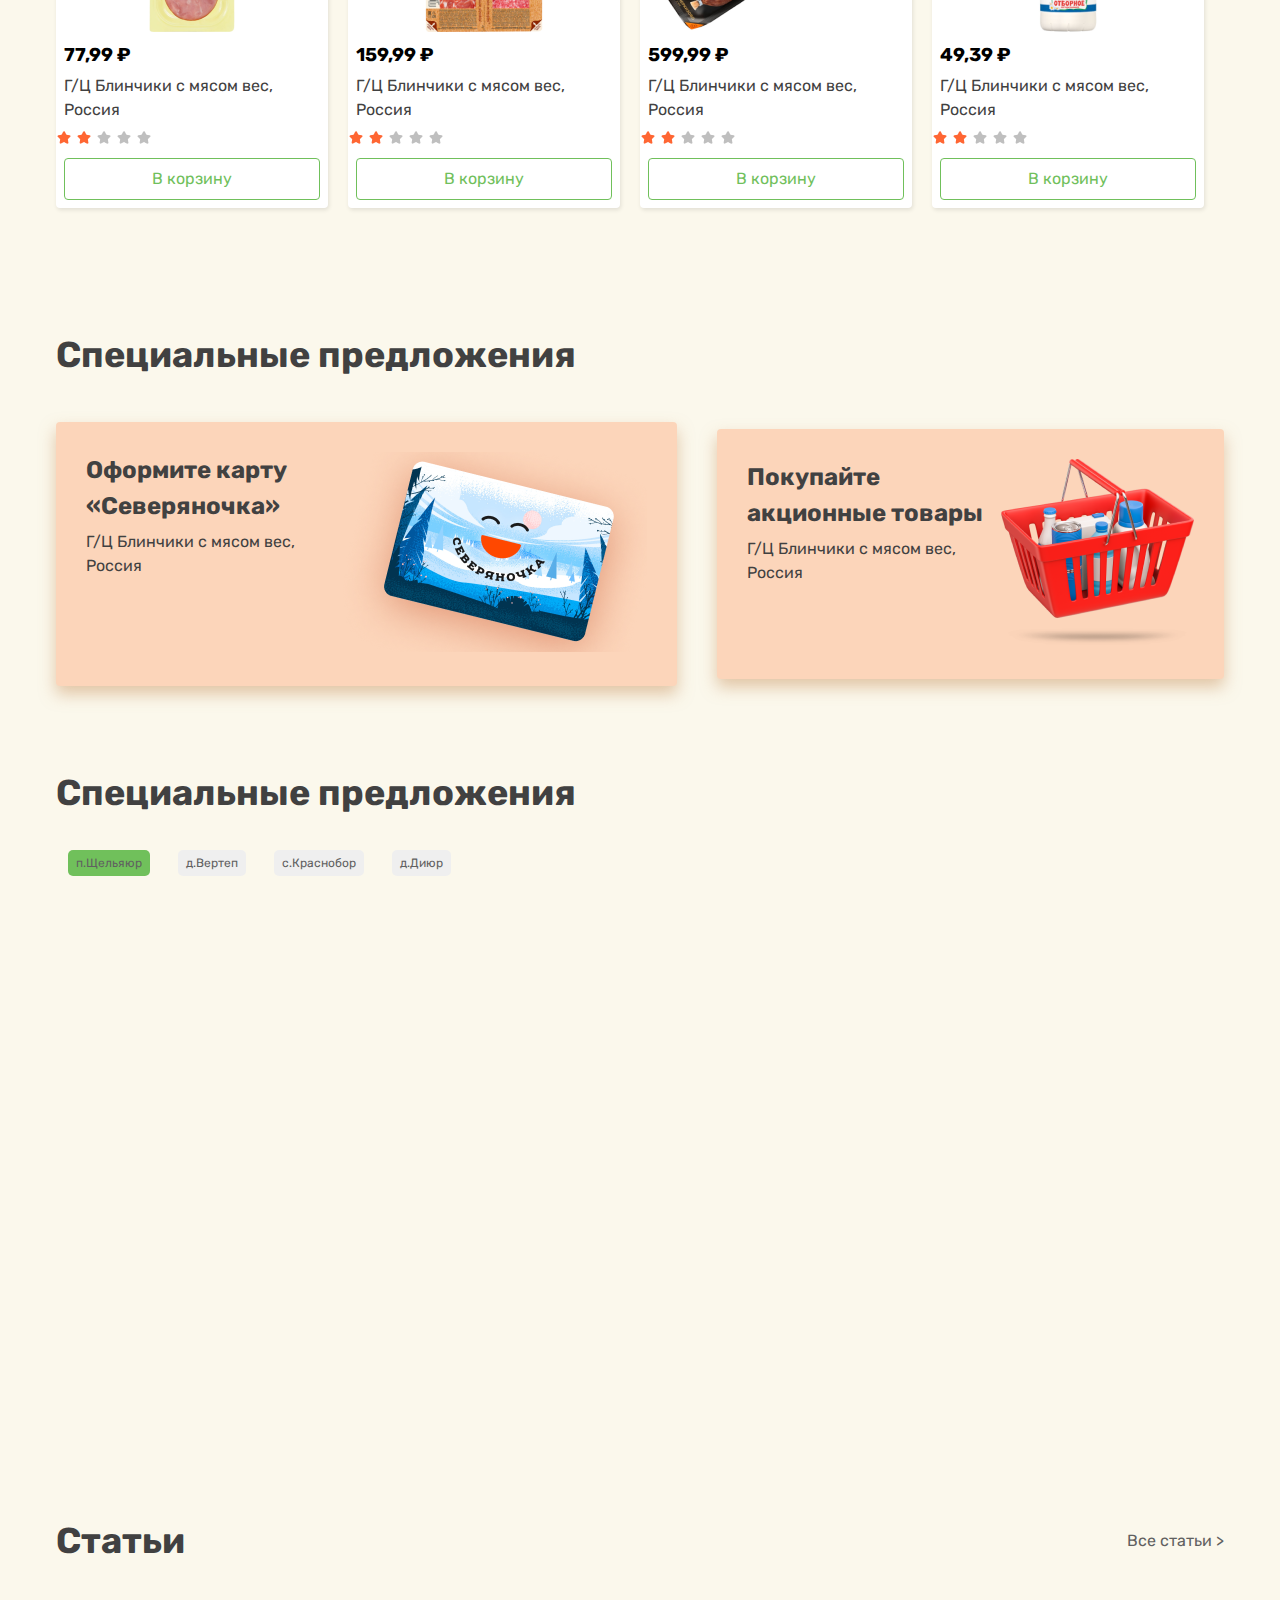
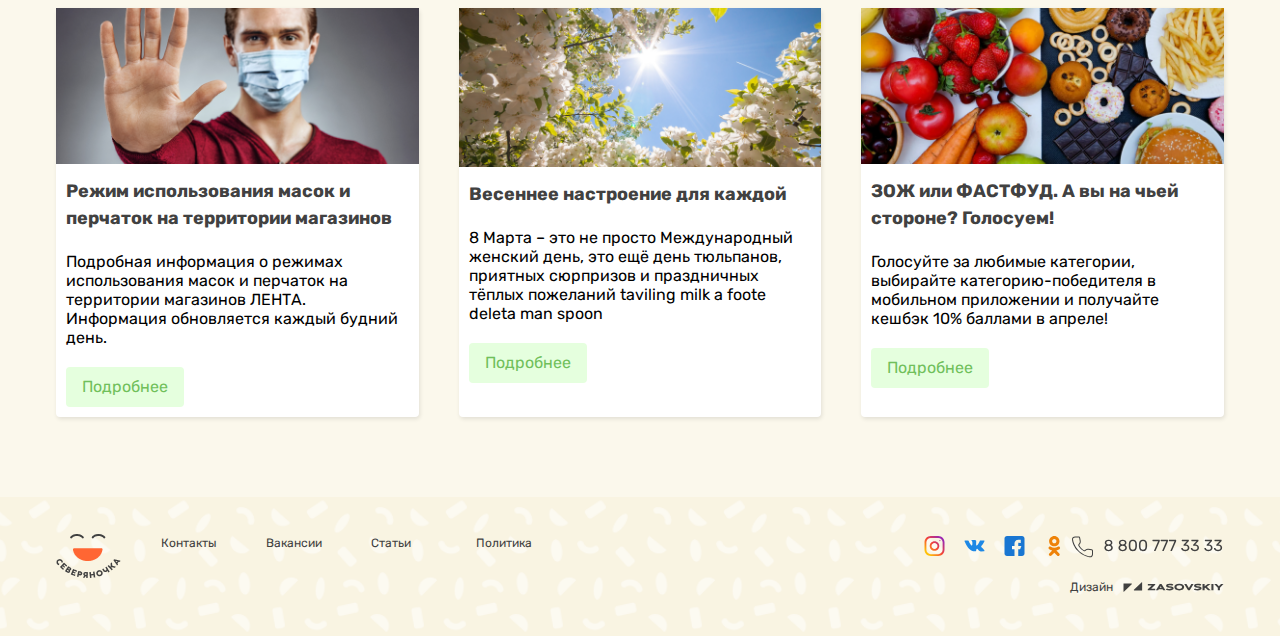
==== commit 37eeac21: "jj" ====
--- a/index.html
+++ b/index.html
@@ -48,7 +48,7 @@
                 </div>
               </div>
             </div>
-            <a class="a1" href="#">Каталог</a>
+            <a class="a1" href="./catigori.html">Каталог</a>
           </div>
           <div class="input">
             <form action="#">
--- a/css/compressed/home.min.css
+++ b/css/compressed/home.min.css
@@ -1 +1 @@
-@import"https://fonts.googleapis.com/css2?family=Rubik&display=swap";*{margin:0;padding:0;transition:all .4s ease;scroll-behavior:smooth;font-family:"Rubik",sans-serif;outline:none}.container{max-width:1208px;margin:0 auto;padding:0 20px}a{text-decoration:none;cursor:pointer}ul{list-style-type:none}html{scroll-behavior:smooth}button{cursor:pointer}input:focus{outline:none}*,*::before,*::after{box-sizing:border-box}*:where(:not(html,iframe,canvas,svg,video,audio):not(svg *,symbol *)){display:revert}header{background:#fff;box-shadow:2px 4px 8px rgba(0,0,0,.1)}header nav{padding:16px 0;display:flex;justify-content:space-between;align-items:center}header nav .right img{max-width:40px}header nav .dropdown{display:none;top:80px;left:0;width:100%;position:absolute;background:#fff;box-shadow:0px 8px 16px rgba(0,0,0,.15)}header nav .dropdown .drob1{display:flex;justify-content:space-between}header nav .dropdown .drob1 ul{padding-bottom:10px}header nav .dropdown .drob1 li{padding-top:16px}header nav .dropdown .drob1 li a{padding-top:24px;font-style:normal;font-weight:700;font-size:16px;line-height:150%;color:#414141;transition:.5s}header nav .dropdown .drob1 li a:hover{color:#f63}header nav .buttton{display:flex;align-items:center;gap:20px;background:#70c05b;border-radius:4px;padding:8px 16px}header nav .buttton .a1{font-style:normal;font-weight:400;font-size:16px;line-height:150%;color:#fff}header nav .toggl button{border:none;background-color:rgba(0,0,0,0)}header nav .toggl i{color:#fff;font-size:25px;width:88px}header nav .like{display:flex;align-items:center;justify-content:center;gap:24px}header nav .like2 img{margin-left:15px}header nav .like1 img{margin-left:22px}header nav .like1 p{display:block;font-style:normal;font-weight:400;font-size:12px;line-height:150%;display:flex;align-items:center;text-align:center;color:#414141}header nav .like3{display:flex;align-items:center;flex-direction:column;justify-content:center}header nav .like3 p{display:block;font-style:normal;font-weight:400;font-size:12px;line-height:150%;display:flex;align-items:center;text-align:center;color:#414141}header nav .like3 img{max-width:20px;margin-left:5px}header nav .like2 p{display:block;font-style:normal;font-weight:400;font-size:12px;line-height:150%;display:flex;align-items:center;text-align:center;color:#414141}header nav .like4 .modal{position:fixed;top:0;bottom:0;left:0;right:0;background:rgba(252,213,186,.8);opacity:0;z-index:-1;transition:.5s}header nav .like4 .modal-show{z-index:9999;opacity:1}header nav .like4 .modal-content{position:absolute;top:-100%;left:0;right:0;margin:auto;padding:30px;max-width:500px;background-color:#fff;color:#000;transition:.5s;display:flex;align-items:center;justify-content:center;flex-direction:column}header nav .like4 .modal-content label{display:block;font-style:normal;font-weight:400;font-size:18px;line-height:150%;color:#8f8f8f}header nav .like4 .modal-content input{display:block;background:#fff;padding:12px;margin-bottom:32px;border:1px solid #70c05b;box-shadow:4px 8px 16px rgba(112,192,91,.2);border-radius:4px}header nav .like4 .modal-content .close{border:1px solid #fcd5ba;padding:16px;text-align:center;width:260px;color:#f63;background:#fcd5ba;border-radius:4px;margin-bottom:36px}header nav .like4 .modal-content .left-right{display:flex;gap:20px}header nav .like4 .modal-content .left-right .link{background:#fff;border:1px solid #70c05b;padding:12px;width:120px;border-radius:4px;font-style:normal;font-weight:400;font-size:12px;line-height:150%;transition:.5s;color:#606060}header nav .like4 .modal-content .left-right .link:hover{box-shadow:8px 16px 32px rgba(255,102,51,.2);color:#70c05b}header nav .like4 .modal-content h1{font-style:normal;font-weight:700;font-size:24px;line-height:150%;padding-bottom:32px;color:#414141;margin-top:60px}header nav .like4 .close-modal{position:absolute;top:-15px;right:5px;margin-top:20px}header nav .like4 .close-modal i{color:#414141;font-size:18px}header nav .like4 .modal-content-show{top:200px}header nav .like4 .btn1{display:flex;align-items:center;background:rgba(0,0,0,0);border:none}header nav .like4 .btn1 i{margin-left:5px}header nav .input .input1{max-width:100%;width:380px}header nav .input .input1 input{max-width:100%;width:374px;padding:8px 16px;border:1px solid #70c05b;border-radius:4px}header nav .right{display:flex;align-items:center;gap:14px}header nav .right a{color:#414141;font-style:normal;font-weight:400;font-size:14px;line-height:150%}.d-blok{display:block !important}#home{margin-top:5px;background-image:url(../../images/home.png);background-repeat:no-repeat;background-position:center;background-size:cover}#home .home-row{height:100%;display:flex;align-items:center;justify-content:center}#home .home-row h1{font-style:normal;font-weight:700;font-size:48px;line-height:150%;color:#414141;max-width:751px}#home .home-row img{width:100%;width:300px;height:200px}#about{background:#fbf8ec;padding-bottom:30px}#about .content{display:flex;padding-top:76px;padding-bottom:40px;justify-content:space-between;align-items:center}#about .content h1{font-style:normal;font-weight:700;font-size:36px;line-height:150%;color:#414141}#about .content a{font-style:normal;font-weight:400;font-size:16px;line-height:150%;color:#606060}#about .popular-card1{display:grid;grid-template-columns:repeat(4, 1fr)}#about .popular-card1 .popular-card{background:#fff;box-shadow:1px 2px 4px rgba(0,0,0,.1);border-radius:4px;max-width:272px;margin-bottom:10px}#about .popular-card1 .popular-card-footer{margin:8px;display:flex;justify-content:space-between}#about .popular-card1 .popular-card-footer1 p{font-style:normal;font-weight:400;font-size:16px;line-height:150%;max-width:256px;color:#414141;margin:8px}#about .popular-card1 .btn{display:flex;justify-content:center;width:256px;font-style:normal;font-weight:400;font-size:16px;line-height:150%;background-color:rgba(0,0,0,0);border:1px solid #70c05b;border-radius:4px;padding:8px;margin:8px;color:#70c05b;transition:.5s}#about .popular-card1 .btn:hover{background:#f63;border-radius:4px;color:#fff;border:1px solid #f63}#hero{background:#fbf8ec;padding-bottom:30px}#hero .hero-top h1{padding-top:80px;font-style:normal;font-weight:700;font-size:36px;line-height:150%;color:#414141}#hero .hero-top .popular-card1{margin-top:40px;display:flex;align-items:center;gap:40px}#hero .hero-top .popular-card1 .popular-card{display:flex;padding:30px;background:#fcd5ba;box-shadow:0px 8px 16px rgba(202,147,96,.5);border-radius:4px;transition:.5s;cursor:pointer}#hero .hero-top .popular-card1 .popular-card:hover{background:#e5ffde;border-radius:4px}#hero .hero-top .popular-card1 .popular-card h3{font-style:normal;font-weight:700;font-size:24px;line-height:150%;max-width:258px;color:#414141}#hero .hero-top .popular-card1 .popular-card p{font-style:normal;font-weight:400;font-size:16px;line-height:150%;margin-top:6px;color:#414141}#map{background:#fbf8ec;padding-bottom:30px}#map .btn{margin-bottom:24px}#map .btn button{font-style:normal;font-weight:400;font-size:12px;line-height:150%;padding:4px 8px;color:#606060;border:none;margin:0px 12px;border-radius:5px;margin-bottom:10px}#map .active{font-style:normal;font-weight:400;font-size:12px;line-height:150%;color:#fff;background-color:#70c05b}#status{background:#fbf8ec;padding-bottom:80px;padding-top:120px}#status .popular-card1{display:grid;grid-template-columns:1fr 1fr 1fr;margin-top:40px;gap:40px}#status .popular-card1 .popular-card{background:#fff;box-shadow:1px 2px 4px rgba(0,0,0,.1);border-radius:4px}#status .popular-card1 .popular-card .btn{margin:10px;font-style:normal;font-weight:400;font-size:16px;line-height:150%;padding:8px 16px;background:#e5ffde;border-radius:4px;color:#70c05b;border:none;transition:.5s}#status .popular-card1 .popular-card .btn:hover{background:#70c05b;border-radius:4px;color:#fff}#status .popular-card1 .popular-card-body img{width:100%}#status .popular-card1 .popular-card-footer{padding:10px}#status .popular-card1 .popular-card-footer h3{font-style:normal;font-weight:700;font-size:18px;line-height:150%;max-width:350px;color:#414141}#status .popular-card1 .popular-card-footer1{padding:10px}#status .popular-card1 .popular-card-footer1 p{margin-top:10px;font-style:normal;font-weight:400;font-size:16px;line-height:150%;max-width:356px;color:#414141}#status .map-top{display:flex;justify-content:space-between;align-items:center}#status .map-top h1{font-family:"Rubik";font-style:normal;font-weight:700;font-size:36px;line-height:150%;color:#414141}#status .map-top a{font-style:normal;font-weight:400;font-size:16px;line-height:150%;color:#606060}footer{background-image:url(../../images/footer.png);background-color:#f9f4e2;background-position:center;background-repeat:no-repeat;background-size:cover;padding-bottom:40px;padding-top:37px}footer .footer-end{display:flex;gap:10px;justify-content:flex-end}footer .footer-end p{font-style:normal;font-weight:400;font-size:12px;line-height:150%;color:#414141}footer .footer-row{display:flex;justify-content:space-between;gap:175px}footer .footer-row .left{display:grid;grid-template-columns:repeat(5, 1fr);gap:40px}footer .footer-row .left p{font-style:normal;font-weight:400;font-size:12px;line-height:150%;color:#414141}@media(max-width: 1200px){.popular-card1{grid-template-columns:repeat(3, 1fr) !important;text-align:center !important}}@media(max-width: 1105px){.buttton{display:none !important}.input{width:100% !important}.like{position:fixed !important;display:flex;justify-content:space-between;bottom:0;left:-1px;padding:5px;background-color:#fff;width:100%}.input1{width:100% !important}.input1 input{margin-left:10px;width:100% !important;flex-grow:1 !important}.home-row h1{font-size:36px !important}}@media(max-width: 1000px){.hero-top .popular-card1{flex-direction:column}.footer-row{gap:20px !important;flex-direction:column}}@media(max-width: 860px){.left{grid-template-columns:repeat(3, 1fr) !important}.popular-card1{grid-template-columns:repeat(2, 1fr) !important}.popular-card{max-width:330px;flex-direction:column}.popular-card img{width:100%}}@media(max-width: 590px){.popular-card1{grid-template-columns:repeat(1, 1fr) !important;margin:0 auto}.left{grid-template-columns:repeat(2, 1fr) !important}.like4{display:none !important}}@media(max-width: 500px){.home-row{flex-direction:column}.home-row h1{font-size:24px !important}.right img{margin-right:10px}.right p{display:none !important}.left{grid-template-columns:repeat(1, 1fr) !important}}+@import"https://fonts.googleapis.com/css2?family=Rubik&display=swap";*{margin:0;padding:0;transition:all .4s ease;scroll-behavior:smooth;font-family:"Rubik",sans-serif;outline:none}.container{max-width:1208px;margin:0 auto;padding:0 20px}a{text-decoration:none;cursor:pointer}ul{list-style-type:none}html{scroll-behavior:smooth}button{cursor:pointer}input:focus{outline:none}*,*::before,*::after{box-sizing:border-box}*:where(:not(html,iframe,canvas,svg,video,audio):not(svg *,symbol *)){display:revert}header{background:#fff;box-shadow:2px 4px 8px rgba(0,0,0,.1);width:100%;z-index:16;top:0;position:fixed;padding:16px 0}header nav{display:flex;justify-content:space-between;align-items:center}header nav .right img{max-width:40px}header nav .dropdown{display:none;top:80px;left:0;width:100%;position:absolute;background:#fff;box-shadow:0px 8px 16px rgba(0,0,0,.15)}header nav .dropdown .drob1{display:flex;justify-content:space-between}header nav .dropdown .drob1 ul{padding-bottom:10px}header nav .dropdown .drob1 li{padding-top:16px}header nav .dropdown .drob1 li a{padding-top:24px;font-style:normal;font-weight:700;font-size:16px;line-height:150%;color:#414141;transition:.5s}header nav .dropdown .drob1 li a:hover{color:#f63}header nav .buttton{display:flex;align-items:center;gap:20px;background:#70c05b;border-radius:4px;padding:8px 16px}header nav .buttton .a1{font-style:normal;font-weight:400;font-size:16px;line-height:150%;color:#fff}header nav .toggl button{border:none;background-color:rgba(0,0,0,0)}header nav .toggl i{color:#fff;font-size:25px;width:88px}header nav .like{display:flex;align-items:center;justify-content:center;gap:24px}header nav .like2 img{margin-left:15px}header nav .like1 img{margin-left:22px}header nav .like1 p{display:block;font-style:normal;font-weight:400;font-size:12px;line-height:150%;display:flex;align-items:center;text-align:center;color:#414141}header nav .like3{display:flex;align-items:center;flex-direction:column;justify-content:center}header nav .like3 p{display:block;font-style:normal;font-weight:400;font-size:12px;line-height:150%;display:flex;align-items:center;text-align:center;color:#414141}header nav .like3 img{max-width:20px;margin-left:5px}header nav .like2 p{display:block;font-style:normal;font-weight:400;font-size:12px;line-height:150%;display:flex;align-items:center;text-align:center;color:#414141}header nav .like4 .modal{position:fixed;top:0;bottom:0;left:0;right:0;background:rgba(252,213,186,.8);opacity:0;z-index:-1;transition:.5s}header nav .like4 .modal-show{z-index:9999;opacity:1}header nav .like4 .modal-content{position:absolute;top:-100%;left:0;right:0;margin:auto;padding:30px;max-width:500px;background-color:#fff;color:#000;transition:.5s;display:flex;align-items:center;justify-content:center;flex-direction:column}header nav .like4 .modal-content label{display:block;font-style:normal;font-weight:400;font-size:18px;line-height:150%;color:#8f8f8f}header nav .like4 .modal-content input{display:block;background:#fff;padding:12px;margin-bottom:32px;border:1px solid #70c05b;box-shadow:4px 8px 16px rgba(112,192,91,.2);border-radius:4px}header nav .like4 .modal-content .close{border:1px solid #fcd5ba;padding:16px;text-align:center;width:260px;color:#f63;background:#fcd5ba;border-radius:4px;margin-bottom:36px}header nav .like4 .modal-content .left-right{display:flex;gap:20px}header nav .like4 .modal-content .left-right .link{background:#fff;border:1px solid #70c05b;padding:12px;width:120px;border-radius:4px;font-style:normal;font-weight:400;font-size:12px;line-height:150%;transition:.5s;color:#606060}header nav .like4 .modal-content .left-right .link:hover{box-shadow:8px 16px 32px rgba(255,102,51,.2);color:#70c05b}header nav .like4 .modal-content h1{font-style:normal;font-weight:700;font-size:24px;line-height:150%;padding-bottom:32px;color:#414141;margin-top:60px}header nav .like4 .close-modal{position:absolute;top:-15px;right:5px;margin-top:20px}header nav .like4 .close-modal i{color:#414141;font-size:18px}header nav .like4 .modal-content-show{top:200px}header nav .like4 .btn1{display:flex;align-items:center;background:rgba(0,0,0,0);border:none}header nav .like4 .btn1 i{margin-left:5px}header nav .input .input1{max-width:100%;width:380px}header nav .input .input1 input{max-width:100%;width:374px;padding:8px 16px;border:1px solid #70c05b;border-radius:4px}header nav .right{display:flex;align-items:center;gap:14px}header nav .right a{color:#414141;font-style:normal;font-weight:400;font-size:14px;line-height:150%}.d-blok{display:block !important}#home{margin-top:70px;background-image:url(../../images/home.png);background-repeat:no-repeat;background-position:center;background-size:cover}#home .home-row{height:100%;display:flex;align-items:center;justify-content:center}#home .home-row h1{font-style:normal;font-weight:700;font-size:48px;line-height:150%;color:#414141;max-width:751px}#home .home-row img{width:100%;width:300px;height:200px}#about{background:#fbf8ec;padding-bottom:30px}#about .content{display:flex;padding-top:76px;padding-bottom:40px;justify-content:space-between;align-items:center}#about .content h1{font-style:normal;font-weight:700;font-size:36px;line-height:150%;color:#414141}#about .content a{font-style:normal;font-weight:400;font-size:16px;line-height:150%;color:#606060}#about .popular-card1{display:grid;grid-template-columns:repeat(4, 1fr)}#about .popular-card1 .popular-card{background:#fff;box-shadow:1px 2px 4px rgba(0,0,0,.1);border-radius:4px;max-width:272px;margin-bottom:10px}#about .popular-card1 .popular-card-footer{margin:8px;display:flex;justify-content:space-between}#about .popular-card1 .popular-card-footer1 p{font-style:normal;font-weight:400;font-size:16px;line-height:150%;max-width:256px;color:#414141;margin:8px}#about .popular-card1 .btn{display:flex;justify-content:center;width:256px;font-style:normal;font-weight:400;font-size:16px;line-height:150%;background-color:rgba(0,0,0,0);border:1px solid #70c05b;border-radius:4px;padding:8px;margin:8px;color:#70c05b;transition:.5s}#about .popular-card1 .btn:hover{background:#f63 !important;border-radius:4px;color:#fff;border:1px solid #f63}#hero{background:#fbf8ec;padding-bottom:30px}#hero .hero-top h1{padding-top:80px;font-style:normal;font-weight:700;font-size:36px;line-height:150%;color:#414141}#hero .hero-top .popular-card1{margin-top:40px;display:flex;align-items:center;gap:40px}#hero .hero-top .popular-card1 .popular-card{display:flex;padding:30px;background:#fcd5ba;box-shadow:0px 8px 16px rgba(202,147,96,.5);border-radius:4px;transition:.5s;cursor:pointer}#hero .hero-top .popular-card1 .popular-card:hover{background:#e5ffde;border-radius:4px}#hero .hero-top .popular-card1 .popular-card h3{font-style:normal;font-weight:700;font-size:24px;line-height:150%;max-width:258px;color:#414141}#hero .hero-top .popular-card1 .popular-card p{font-style:normal;font-weight:400;font-size:16px;line-height:150%;margin-top:6px;color:#414141}#map{background:#fbf8ec;padding-bottom:30px}#map .btn{margin-bottom:24px}#map .btn button{font-style:normal;font-weight:400;font-size:12px;line-height:150%;padding:4px 8px;color:#606060;border:none;margin:0px 12px;border-radius:5px;margin-bottom:10px}#map .active{font-style:normal;font-weight:400;font-size:12px;line-height:150%;color:#fff;background-color:#70c05b}#status{background:#fbf8ec;padding-bottom:80px;padding-top:120px}#status .popular-card1{display:grid;grid-template-columns:1fr 1fr 1fr;margin-top:40px;gap:40px}#status .popular-card1 .popular-card{background:#fff;box-shadow:1px 2px 4px rgba(0,0,0,.1);border-radius:4px}#status .popular-card1 .popular-card .btn{margin:10px;font-style:normal;font-weight:400;font-size:16px;line-height:150%;padding:8px 16px;background:#e5ffde;border-radius:4px;color:#70c05b;border:none;transition:.5s}#status .popular-card1 .popular-card .btn:hover{background:#70c05b;border-radius:4px;color:#fff}#status .popular-card1 .popular-card-body img{width:100%}#status .popular-card1 .popular-card-footer{padding:10px}#status .popular-card1 .popular-card-footer h3{font-style:normal;font-weight:700;font-size:18px;line-height:150%;max-width:350px;color:#414141}#status .popular-card1 .popular-card-footer1{padding:10px}#status .popular-card1 .popular-card-footer1 p{margin-top:10px;font-style:normal;font-weight:400;font-size:16px;line-height:150%;max-width:356px;color:#414141}#status .map-top{display:flex;justify-content:space-between;align-items:center}#status .map-top h1{font-family:"Rubik";font-style:normal;font-weight:700;font-size:36px;line-height:150%;color:#414141}#status .map-top a{font-style:normal;font-weight:400;font-size:16px;line-height:150%;color:#606060}footer{background-image:url(../../images/footer.png);background-color:#f9f4e2;background-position:center;background-repeat:no-repeat;background-size:cover;padding-bottom:40px;padding-top:37px}footer .footer-end{display:flex;gap:10px;justify-content:flex-end}footer .footer-end p{font-style:normal;font-weight:400;font-size:12px;line-height:150%;color:#414141}footer .footer-row{display:flex;justify-content:space-between;gap:175px}footer .footer-row .left{display:grid;grid-template-columns:repeat(5, 1fr);gap:40px}footer .footer-row .left p{font-style:normal;font-weight:400;font-size:12px;line-height:150%;color:#414141}@media(max-width: 1200px){.popular-card1{grid-template-columns:repeat(3, 1fr) !important;text-align:center !important}}@media(max-width: 1105px){.buttton{display:none !important}.input{width:100% !important}.like{position:fixed !important;display:flex;justify-content:space-between;bottom:0;left:-1px;padding:5px;background-color:#fff;width:100%}.input1{width:100% !important}.input1 input{margin-left:10px;width:100% !important;flex-grow:1 !important}.home-row h1{font-size:36px !important}}@media(max-width: 1000px){.hero-top .popular-card1{flex-direction:column}.footer-row{gap:20px !important;flex-direction:column}}@media(max-width: 860px){.left{grid-template-columns:repeat(3, 1fr) !important}.popular-card1{grid-template-columns:repeat(2, 1fr) !important}.popular-card{max-width:330px;flex-direction:column}.popular-card img{width:100%}}@media(max-width: 590px){.popular-card1{grid-template-columns:repeat(1, 1fr) !important;margin:0 auto}.left{grid-template-columns:repeat(2, 1fr) !important}.like4{display:none !important}}@media(max-width: 500px){.home-row{flex-direction:column}.home-row h1{font-size:24px !important}.right img{margin-right:10px}.right p{display:none !important}.left{display:flex;justify-content:center;flex-direction:column;align-items:center}}